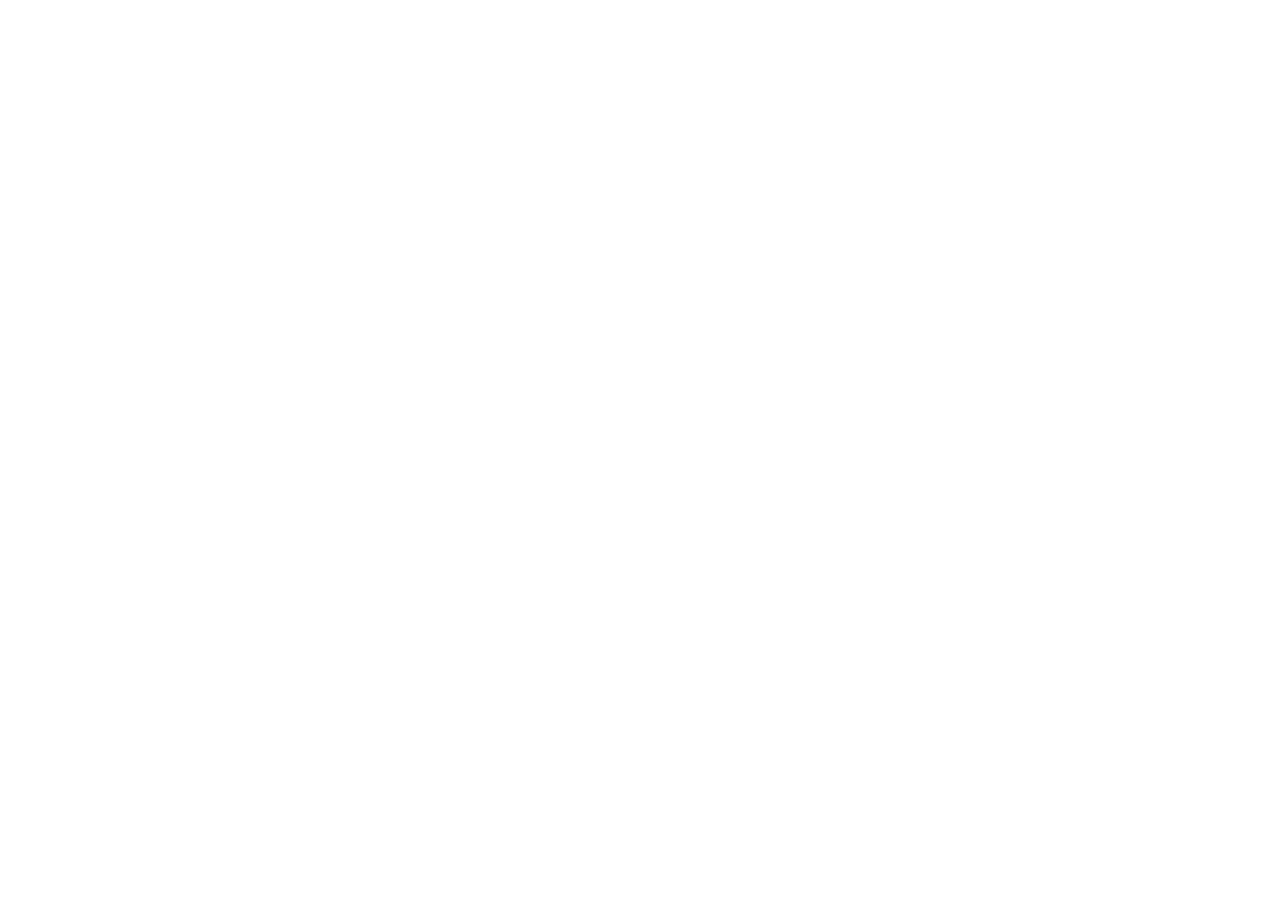
==== index.html @ 902e3ed9 "chore: project init" ====
<!DOCTYPE html>
<html lang="en">
  <head>
    <meta charset="UTF-8" />
    <meta name="viewport" content="width=device-width, initial-scale=1.0" />
    <link rel="stylesheet" href="./style.css">
    <script src="./script.js" defer></script>
    <title>Sign-up Form</title>
  </head>
  <body></body>
</html>
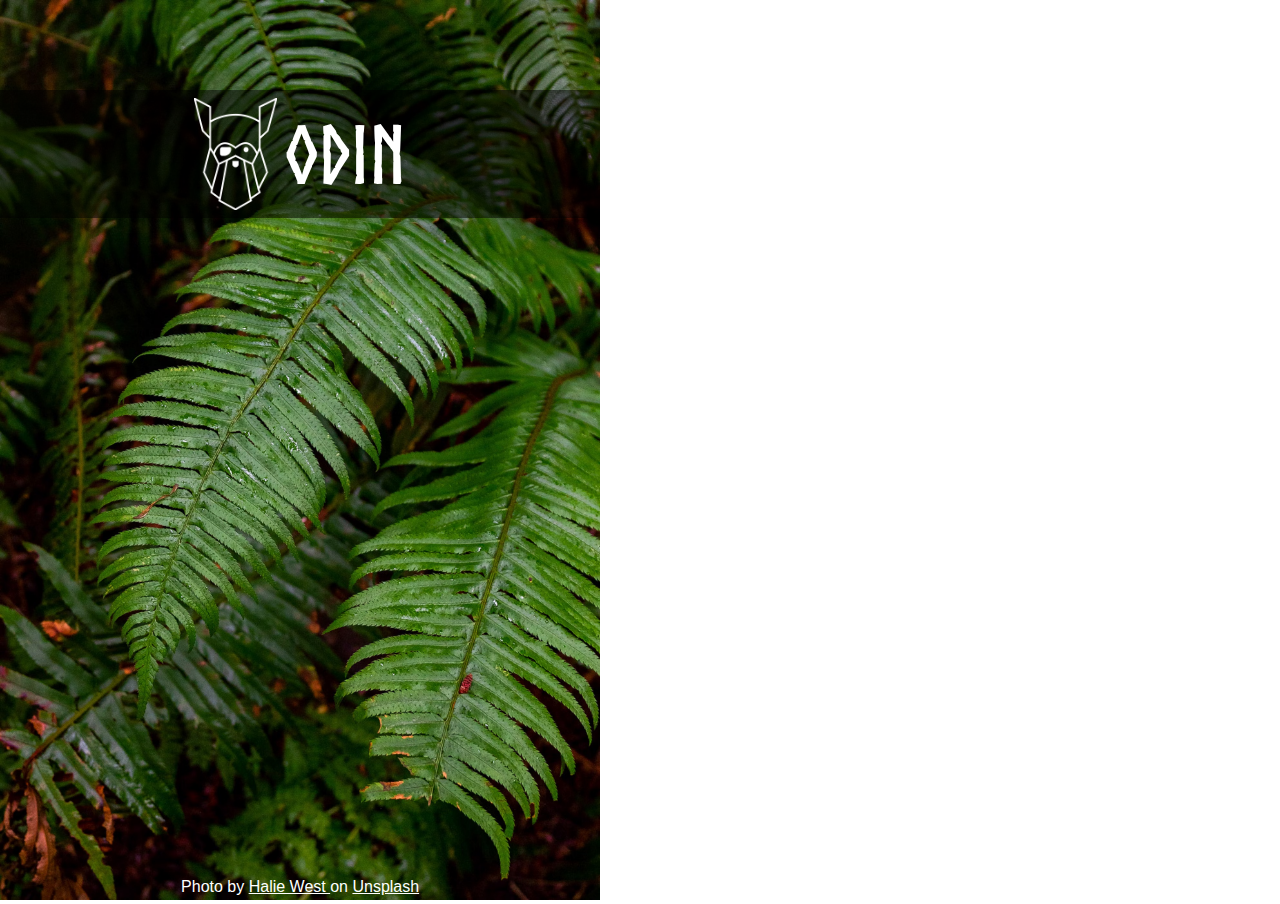
==== commit c39ca6cd: "chore(content): add aside section with bg and logo" ====
--- a/index.html
+++ b/index.html
@@ -3,9 +3,54 @@
   <head>
     <meta charset="UTF-8" />
     <meta name="viewport" content="width=device-width, initial-scale=1.0" />
-    <link rel="stylesheet" href="./style.css">
-    <script src="./script.js" defer></script>
-    <title>Sign-up Form</title>
+    <link rel="stylesheet" href="./style.css" />
+    <title>Document</title>
   </head>
-  <body></body>
+  <body>
+    <main>
+      <article class="main">
+        <aside class="left-side">
+          <section class="on-top-image">
+            <h1 class="odin-logo-text">odin</h1>
+            <img
+              class="odin-logo-image"
+              src="./public/odin-lined-logo.png"
+              alt="lined logo of odin project"
+            />
+          </section>
+
+          <figure>
+            <img
+              class="bg-image"
+              src="./public/aside-bg.avif"
+              alt="background image with green plant leaves in close-up"
+            />
+
+            <figcaption>
+              Photo by
+              <a
+                href="https://unsplash.com/@haliewestphoto"
+                target="_blank"
+                rel="noreferrer noopener"
+                class="ref-link"
+              >
+                Halie West
+              </a>
+              on
+              <a
+                href="https://unsplash.com/"
+                target="_blank"
+                rel="noreferrer noopener"
+                class="ref-link"
+              >
+                Unsplash</a
+              >
+            </figcaption>
+          </figure>
+        </aside>
+
+        <section class="right-side"></section>
+      </article>
+    </main>
+  </body>
 </html>
--- a/style.css
+++ b/style.css
@@ -0,0 +1,75 @@
+@font-face {
+  font-family: Norse-bold;
+  src: url(./public/Norse-Bold.otf);
+}
+
+:root {
+  --font-color: white;
+}
+
+*,
+*::after,
+*::before {
+  border: 0;
+  margin: 0;
+  padding: 0;
+}
+
+body {
+  font-family: "Segoe UI", Tahoma, Geneva, Verdana, sans-serif;
+  overflow: hidden;
+}
+
+.main {
+  display: flex;
+  flex-wrap: wrap;
+  gap: 1rem;
+}
+
+.left-side, figure {
+  position: relative;
+}
+
+.bg-image {
+  max-height: 100vh;
+  width: auto;
+}
+
+.on-top-image {
+  position: absolute;
+  z-index: 1;
+  top: 10%;
+  display: flex;
+  flex-direction: row-reverse;
+  justify-content: center;
+  align-items: center;
+  background-color: rgb(0, 0, 0, 0.5);
+  width: 100%;
+  padding: 0.5rem 0;
+  gap: 0.5rem;
+}
+
+.odin-logo-image {
+  max-height: 7rem;
+  width: auto;
+}
+
+.odin-logo-text {
+  font-family: Norse-bold, sans-serif;
+  font-size: 5rem;
+  color: var(--font-color);
+}
+
+figcaption {
+  position: absolute;
+  color: var(--font-color);
+  z-index: 1;
+  bottom: 0%;
+  text-align: center;
+  width: 100%;
+  padding: 0.5rem 0;
+}
+
+.ref-link {
+  color: var(--font-color);
+}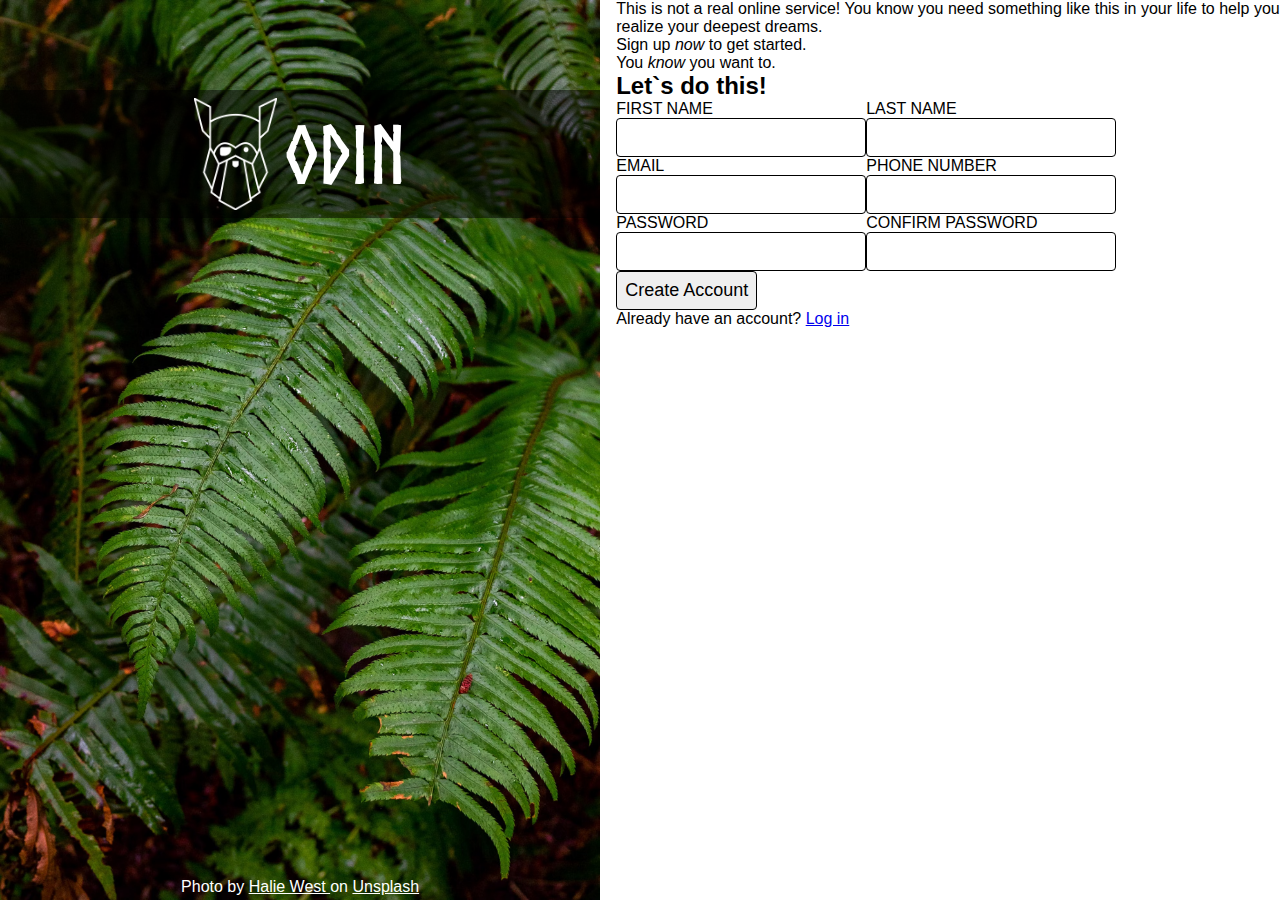
==== commit a937d94e: "chore(content): basic markup for the right side" ====
--- a/index.html
+++ b/index.html
@@ -8,48 +8,90 @@
   </head>
   <body>
     <main>
-      <article class="main">
-        <aside class="left-side">
-          <section class="on-top-image">
-            <h1 class="odin-logo-text">odin</h1>
-            <img
-              class="odin-logo-image"
-              src="./public/odin-lined-logo.png"
-              alt="lined logo of odin project"
-            />
+      <aside class="left-side">
+        <section class="on-top-image">
+          <h1 class="odin-logo-text">odin</h1>
+          <img
+            class="odin-logo-image"
+            src="./public/odin-lined-logo.png"
+            alt="lined logo of odin project"
+          />
+        </section>
+
+        <figure>
+          <img
+            class="bg-image"
+            src="./public/aside-bg.avif"
+            alt="background image with green plant leaves in close-up"
+          />
+
+          <figcaption>
+            Photo by
+            <a
+              href="https://unsplash.com/@haliewestphoto"
+              target="_blank"
+              rel="noreferrer noopener"
+              class="ref-link"
+            >
+              Halie West
+            </a>
+            on
+            <a
+              href="https://unsplash.com/"
+              target="_blank"
+              rel="noreferrer noopener"
+              class="ref-link"
+            >
+              Unsplash</a
+            >
+          </figcaption>
+        </figure>
+      </aside>
+
+      <article class="right-side">
+        <section class="text-section">
+          <p>
+            This is not a real online service! You know you need something like
+            this in your life to help you realize your deepest dreams.
+            <br />
+            Sign up <em>now</em> to get started.
+          </p>
+          <p>You <em>know</em> you want to.</p>
+        </section>
+
+        <form>
+          <h2>Let`s do this!</h2>
+
+          <section class="input-container">
+            <div>
+              <label for="first_name">first name</label>
+              <input id="first_name" type="text" />
+
+              <label for="email">email</label>
+              <input id="email" type="email" />
+
+              <label for="password">password</label>
+              <input id="password" type="password" />
+            </div>
+
+            <div>
+              <label for="last_name">last name</label>
+              <input id="last_name" type="text" />
+              <label for="phone_number">phone number</label>
+              <input id="phone_number" type="tel" />
+              <label for="confirm_password">confirm password</label>
+              <input id="confirm_password" type="password" />
+            </div>
           </section>
 
-          <figure>
-            <img
-              class="bg-image"
-              src="./public/aside-bg.avif"
-              alt="background image with green plant leaves in close-up"
-            />
-
-            <figcaption>
-              Photo by
-              <a
-                href="https://unsplash.com/@haliewestphoto"
-                target="_blank"
-                rel="noreferrer noopener"
-                class="ref-link"
-              >
-                Halie West
-              </a>
-              on
-              <a
-                href="https://unsplash.com/"
-                target="_blank"
-                rel="noreferrer noopener"
-                class="ref-link"
-              >
-                Unsplash</a
-              >
-            </figcaption>
-          </figure>
-        </aside>
-
-        <section class="right-side"></section>
+          <section>
+            <button type="submit">create account</button>
+            <p>
+              Already have an account?
+              <a href="./canny.html">Log in</a>
+            </p>
+          </section>
+        </form>
       </article>
     </main>
   </body>
--- a/style.css
+++ b/style.css
@@ -17,16 +17,15 @@
 
 body {
   font-family: "Segoe UI", Tahoma, Geneva, Verdana, sans-serif;
-  overflow: hidden;
 }
 
-.main {
+main {
   display: flex;
-  flex-wrap: wrap;
   gap: 1rem;
 }
 
-.left-side, figure {
+.left-side,
+figure {
   position: relative;
 }
 
@@ -72,4 +71,39 @@
 
 .ref-link {
   color: var(--font-color);
+}
+
+.right-side {
+  display: flex;
+  flex-direction: column;
+}
+
+form {
+  display: flex;
+  flex-direction: column;
+  flex-wrap: wrap;
+}
+
+label {
+  text-transform: uppercase;
+}
+
+input, button {
+  border: 1px solid black;
+  border-radius: 0.25rem;
+  padding: 0.5rem;
+  font-size: large;
+}
+
+.input-container {
+  display: flex;
+}
+
+.input-container > div {
+  display: flex;
+  flex-direction: column;
+}
+
+button[type="submit"] {
+  text-transform: capitalize;
 }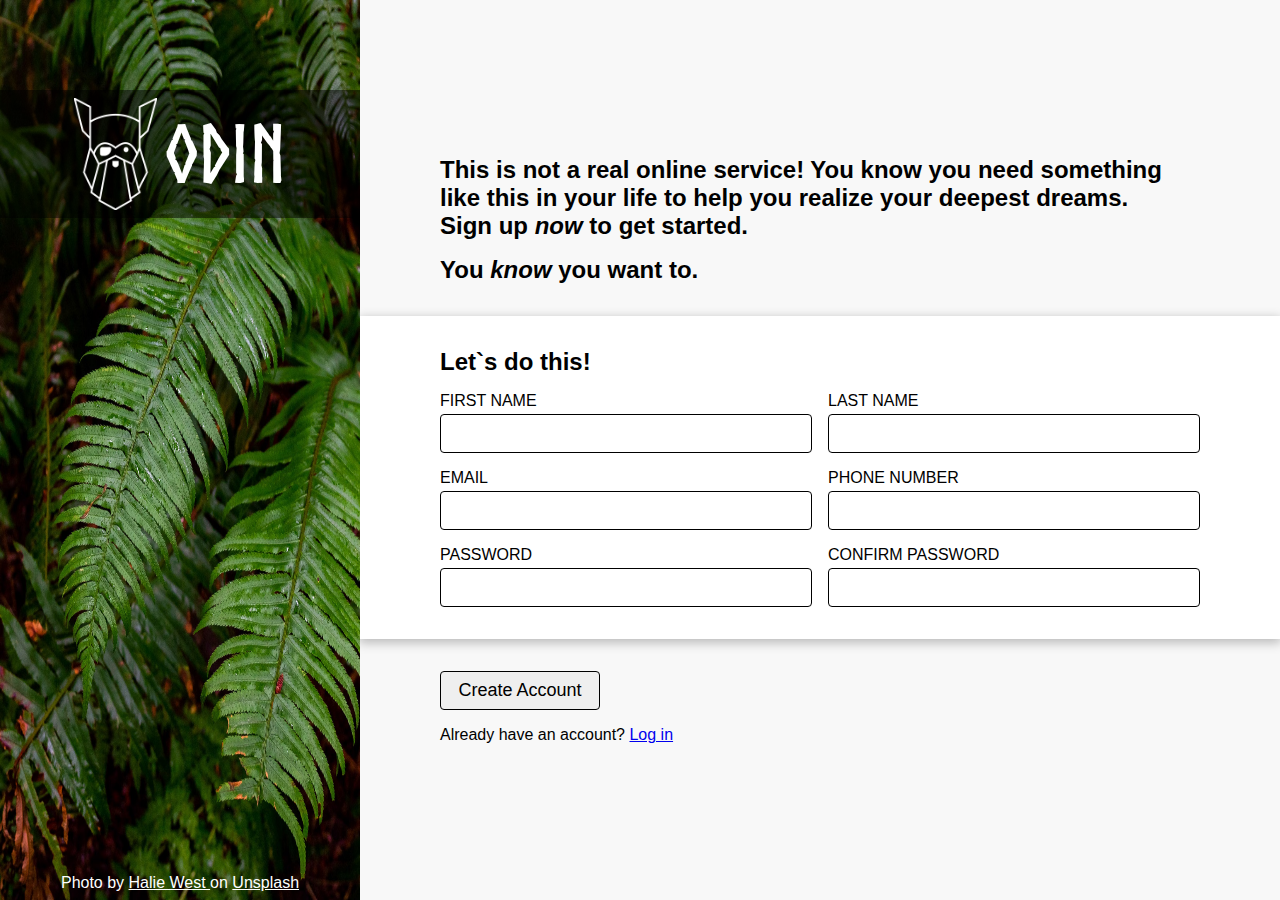
==== commit 3f8a2717: "chore(content):styles for proper content alignment" ====
--- a/index.html
+++ b/index.html
@@ -49,7 +49,7 @@
       </aside>
 
       <article class="right-side">
-        <section class="text-section">
+        <section class="text-container">
           <p>
             This is not a real online service! You know you need something like
             this in your life to help you realize your deepest dreams.
@@ -60,31 +60,38 @@
         </section>
 
         <form>
-          <h2>Let`s do this!</h2>
+          <div>
+            <h2>Let`s do this!</h2>
+            
+            <section class="input-container">
+              <div>
+                <label for="first_name">first name</label>
+                <input id="first_name" type="text" />
+              </div>
+              <div>
+                <label for="last_name">last name</label>
+                <input id="last_name" type="text" />
+              </div>
+              <div>
+                <label for="email">email</label>
+                <input id="email" type="email" />
+              </div>
+              <div>
+                <label for="phone_number">phone number</label>
+                <input id="phone_number" type="tel" />
+              </div>
+              <div>
+                <label for="password">password</label>
+                <input id="password" type="password" />
+              </div>
+              <div>
+                <label for="confirm_password">confirm password</label>
+                <input id="confirm_password" type="password" />
+              </div>
+            </section>
+          </div>
 
-          <section class="input-container">
-            <div>
-              <label for="first_name">first name</label>
-              <input id="first_name" type="text" />
-
-              <label for="email">email</label>
-              <input id="email" type="email" />
-
-              <label for="password">password</label>
-              <input id="password" type="password" />
-            </div>
-
-            <div>
-              <label for="last_name">last name</label>
-              <input id="last_name" type="text" />
-              <label for="phone_number">phone number</label>
-              <input id="phone_number" type="tel" />
-              <label for="confirm_password">confirm password</label>
-              <input id="confirm_password" type="password" />
-            </div>
-          </section>
-
-          <section>
+          <section class="submit-container">
             <button type="submit">create account</button>
             <p>
               Already have an account?
--- a/style.css
+++ b/style.css
@@ -17,11 +17,11 @@
 
 body {
   font-family: "Segoe UI", Tahoma, Geneva, Verdana, sans-serif;
+  overflow: hidden;
 }
 
 main {
   display: flex;
-  gap: 1rem;
 }
 
 .left-side,
@@ -30,8 +30,10 @@
 }
 
 .bg-image {
-  max-height: 100vh;
+  aspect-ratio: 1/2.5;
+  max-height: 100dvh;
   width: auto;
+  display: flex;
 }
 
 .on-top-image {
@@ -76,34 +78,72 @@
 .right-side {
   display: flex;
   flex-direction: column;
+  gap: 1rem;
+  width: 100%;
+  justify-content: center;
+  background-color: #f8f8f8;
 }
 
-form {
+.text-container,
+form,
+.submit-container {
   display: flex;
   flex-direction: column;
-  flex-wrap: wrap;
+  gap: 1rem;
+}
+
+.text-container,
+.submit-container {
+  padding: 1rem 5rem;
+}
+
+form > div {
+  padding: 2rem 5rem;
 }
 
 label {
   text-transform: uppercase;
 }
 
-input, button {
+input,
+button {
   border: 1px solid black;
   border-radius: 0.25rem;
   padding: 0.5rem;
   font-size: large;
 }
 
+h2 {
+  font-family: inherit;
+}
+
+.text-container,
+form h2 {
+  font-weight: bold;
+  font-size: 1.5rem;
+}
+
+form > div {
+  display: flex;
+  flex-direction: column;
+  gap: 1rem;
+  box-shadow: 0px 3px 10px 1px rgba(0, 0, 0, 0.25);
+  background-color: var(--font-color);
+}
+
 .input-container {
-  display: flex;
+  display: grid;
+  grid-template-columns: repeat(2, 1fr);
+  gap: 1rem;
 }
 
 .input-container > div {
   display: flex;
   flex-direction: column;
+  gap: 0.25rem;
 }
 
 button[type="submit"] {
   text-transform: capitalize;
-}+  max-width: 10rem;
+}
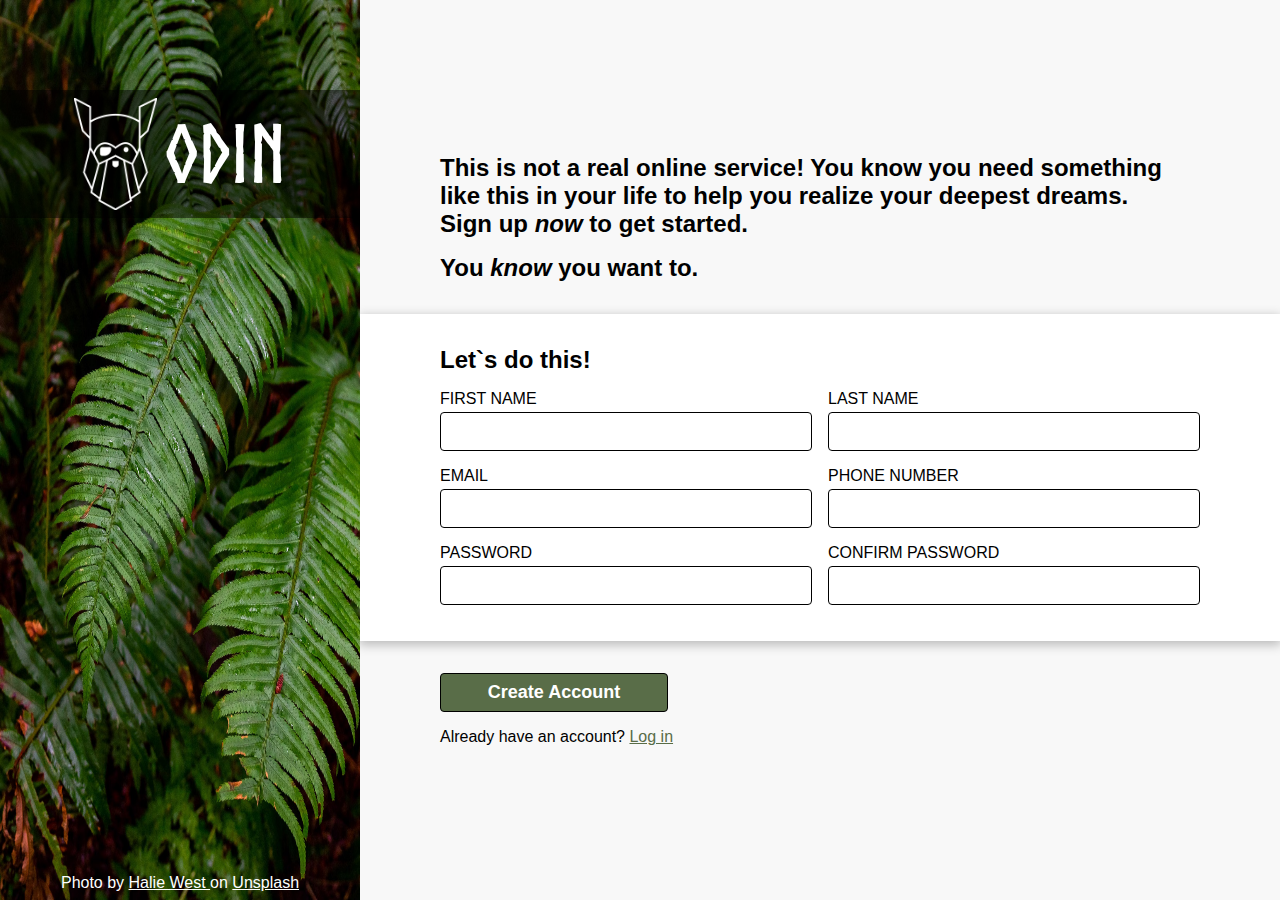
==== commit a2219139: "chore(js): play with form validation" ====
--- a/index.html
+++ b/index.html
@@ -4,7 +4,8 @@
     <meta charset="UTF-8" />
     <meta name="viewport" content="width=device-width, initial-scale=1.0" />
     <link rel="stylesheet" href="./style.css" />
-    <title>Document</title>
+    <script src="./script.js" defer></script>
+    <title>Sign Up Form</title>
   </head>
   <body>
     <main>
@@ -62,31 +63,31 @@
         <form>
           <div>
             <h2>Let`s do this!</h2>
-            
+
             <section class="input-container">
               <div>
                 <label for="first_name">first name</label>
-                <input id="first_name" type="text" />
+                <input required id="first_name" type="text" />
               </div>
               <div>
                 <label for="last_name">last name</label>
-                <input id="last_name" type="text" />
+                <input required id="last_name" type="text" />
               </div>
               <div>
                 <label for="email">email</label>
-                <input id="email" type="email" />
+                <input required id="email" type="email" />
               </div>
               <div>
                 <label for="phone_number">phone number</label>
-                <input id="phone_number" type="tel" />
+                <input required id="phone_number" type="tel" />
               </div>
-              <div>
+              <div class="password-container">
                 <label for="password">password</label>
-                <input id="password" type="password" />
+                <input required id="password" type="password" minlength="8" />
               </div>
               <div>
                 <label for="confirm_password">confirm password</label>
-                <input id="confirm_password" type="password" />
+                <input required id="confirm_password" type="password" />
               </div>
             </section>
           </div>
--- a/style.css
+++ b/style.css
@@ -4,7 +4,11 @@
 }
 
 :root {
-  --font-color: white;
+  --main-color: white;
+  --secondary-color: #596d48;
+  --border-focus: #4366ac;
+  --error-color: #e02222;
+  --success-color: #32b820;
 }
 
 *,
@@ -58,12 +62,12 @@
 .odin-logo-text {
   font-family: Norse-bold, sans-serif;
   font-size: 5rem;
-  color: var(--font-color);
+  color: var(--main-color);
 }
 
 figcaption {
   position: absolute;
-  color: var(--font-color);
+  color: var(--main-color);
   z-index: 1;
   bottom: 0%;
   text-align: center;
@@ -72,7 +76,7 @@
 }
 
 .ref-link {
-  color: var(--font-color);
+  color: var(--main-color);
 }
 
 .right-side {
@@ -113,6 +117,11 @@
   font-size: large;
 }
 
+input:focus {
+  outline: none;
+  border: 2px solid var(--border-focus);
+}
+
 h2 {
   font-family: inherit;
 }
@@ -128,7 +137,7 @@
   flex-direction: column;
   gap: 1rem;
   box-shadow: 0px 3px 10px 1px rgba(0, 0, 0, 0.25);
-  background-color: var(--font-color);
+  background-color: var(--main-color);
 }
 
 .input-container {
@@ -143,7 +152,34 @@
   gap: 0.25rem;
 }
 
+.submit-container a {
+  color: var(--secondary-color);
+}
+
 button[type="submit"] {
   text-transform: capitalize;
-  max-width: 10rem;
+  max-width: 30%;
+  background-color: var(--secondary-color);
+  color: var(--main-color);
+  font-weight: 700;
 }
+
+li {
+  list-style: none;
+}
+
+.form-error {
+  color: var(--error-color);
+}
+
+.form-error::before {
+  content: "\2715";
+}
+
+.form-success {
+  color: var(--success-color);
+}
+
+.form-success::before {
+  content: "\2713";
+}
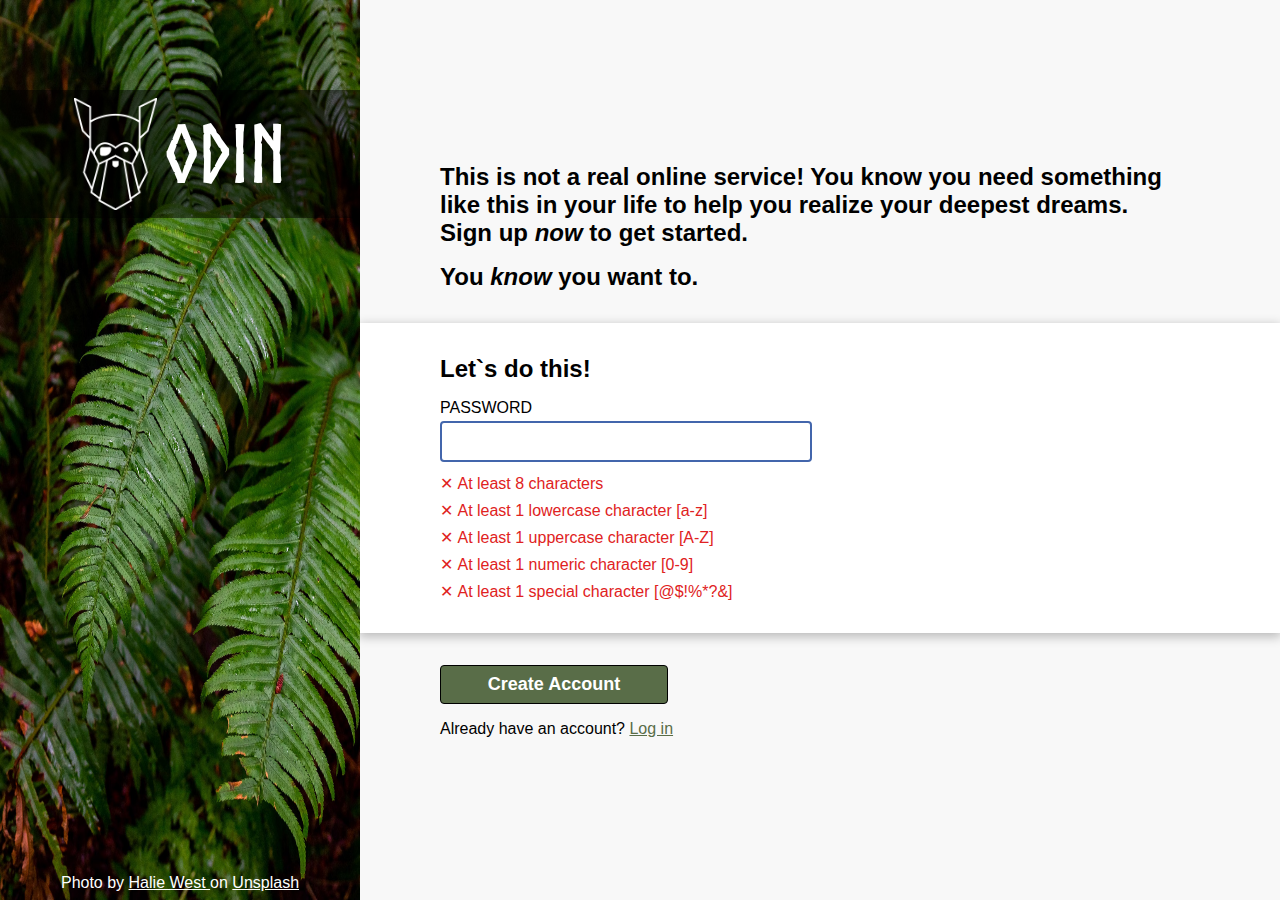
==== commit 32bc92e0: "chore(js): add validation for password input" ====
--- a/index.html
+++ b/index.html
@@ -60,12 +60,12 @@
           <p>You <em>know</em> you want to.</p>
         </section>
 
-        <form>
+        <form novalidate>
           <div>
             <h2>Let`s do this!</h2>
 
             <section class="input-container">
-              <div>
+              <!-- <div>
                 <label for="first_name">first name</label>
                 <input required id="first_name" type="text" />
               </div>
@@ -80,15 +80,22 @@
               <div>
                 <label for="phone_number">phone number</label>
                 <input required id="phone_number" type="tel" />
-              </div>
+              </div> -->
               <div class="password-container">
                 <label for="password">password</label>
-                <input required id="password" type="password" minlength="8" />
+                <input
+                  required
+                  id="password"
+                  type="password"
+                  minlength="8"
+                  pattern="^(?=.*[a-z])(?=.*[A-Z])(?=.*\d)(?=.*[@$!%*?&])[A-Za-z\d@$!%*?&]{8,}$"
+                  autofocus
+                />
               </div>
-              <div>
+              <!-- <div>
                 <label for="confirm_password">confirm password</label>
                 <input required id="confirm_password" type="password" />
-              </div>
+              </div> -->
             </section>
           </div>
 
--- a/style.css
+++ b/style.css
@@ -164,6 +164,13 @@
   font-weight: 700;
 }
 
+ul {
+  display: flex;
+  flex-direction: column;
+  gap: 0.5rem;
+  margin-top: 0.5rem;
+}
+
 li {
   list-style: none;
 }
@@ -173,7 +180,7 @@
 }
 
 .form-error::before {
-  content: "\2715";
+  content: "\2715 \00a0";
 }
 
 .form-success {
@@ -181,5 +188,5 @@
 }
 
 .form-success::before {
-  content: "\2713";
+  content: "\2713 \00a0";
 }
